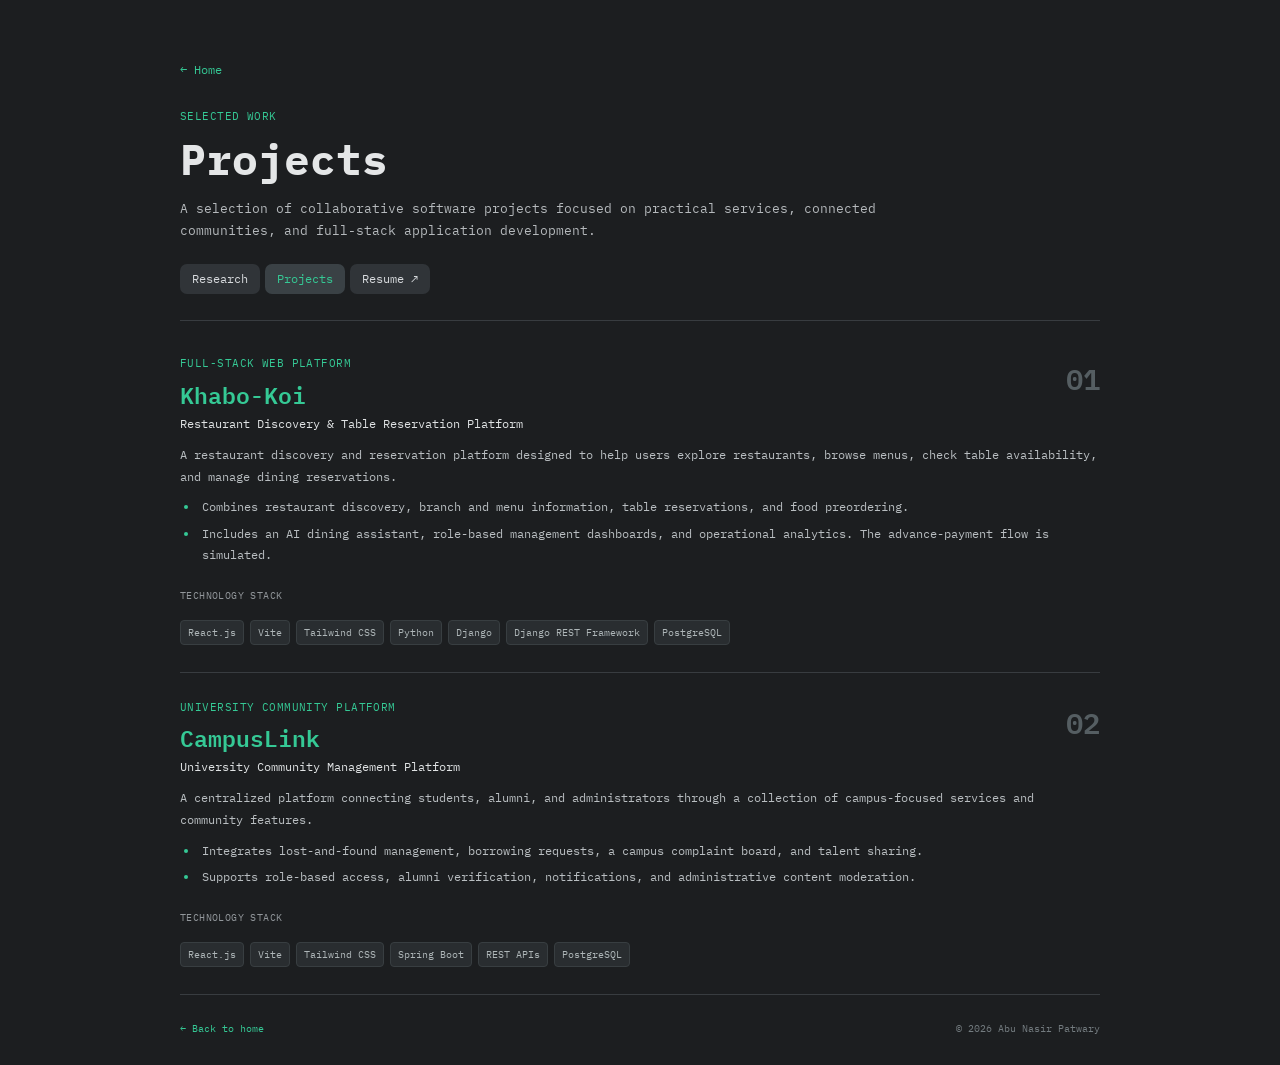
==== projects.html @ b752b740 "Initial portfolio website" ====
<!DOCTYPE html>
<html lang="en">
<head>
  <meta charset="UTF-8">
  <meta name="viewport" content="width=device-width, initial-scale=1.0">
  <meta name="description" content="Selected software projects by Abu Nasir Patwary.">
  <meta name="theme-color" content="#1c1e20">
  <title>Projects | Abu Nasir Patwary</title>
  <link rel="preconnect" href="https://fonts.googleapis.com">
  <link rel="preconnect" href="https://fonts.gstatic.com" crossorigin>
  <link href="https://fonts.googleapis.com/css2?family=IBM+Plex+Mono:wght@400;500;600;700&display=swap" rel="stylesheet">
  <link rel="stylesheet" href="style.css">
</head>
<body>
  <main class="content-shell">
    <header class="page-header">
      <a class="back-home" href="index.html">← Home</a>
      <span class="page-kicker">Selected work</span>
      <h1>Projects</h1>
      <p class="page-lead">A selection of collaborative software projects focused on practical services, connected communities, and full-stack application development.</p>
      <nav class="page-nav" aria-label="Main navigation">
        <a href="research.html">Research</a>
        <a href="projects.html" aria-current="page">Projects</a>
        <a href="assets/Abu_Nasir_Patwary_CV.pdf" target="_blank" rel="noopener">Resume ↗</a>
      </nav>
    </header>

    <section class="project-list">
      <article class="project-item">
        <div class="project-heading">
          <div>
            <span class="page-kicker">Full-stack web platform</span>
            <h2>Khabo-Koi</h2>
            <p class="project-subtitle">Restaurant Discovery &amp; Table Reservation Platform</p>
          </div>
          <span class="project-index">01</span>
        </div>
        <p class="item-summary">A restaurant discovery and reservation platform designed to help users explore restaurants, browse menus, check table availability, and manage dining reservations.</p>
        <ul class="feature-list">
          <li>Combines restaurant discovery, branch and menu information, table reservations, and food preordering.</li>
          <li>Includes an AI dining assistant, role-based management dashboards, and operational analytics. The advance-payment flow is simulated.</li>
        </ul>
        <div class="stack-block">
          <span class="stack-label">Technology stack</span>
          <div class="tag-row"><span>React.js</span><span>Vite</span><span>Tailwind CSS</span><span>Python</span><span>Django</span><span>Django REST Framework</span><span>PostgreSQL</span></div>
        </div>
      </article>

      <article class="project-item">
        <div class="project-heading">
          <div>
            <span class="page-kicker">University community platform</span>
            <h2>CampusLink</h2>
            <p class="project-subtitle">University Community Management Platform</p>
          </div>
          <span class="project-index">02</span>
        </div>
        <p class="item-summary">A centralized platform connecting students, alumni, and administrators through a collection of campus-focused services and community features.</p>
        <ul class="feature-list">
          <li>Integrates lost-and-found management, borrowing requests, a campus complaint board, and talent sharing.</li>
          <li>Supports role-based access, alumni verification, notifications, and administrative content moderation.</li>
        </ul>
        <div class="stack-block">
          <span class="stack-label">Technology stack</span>
          <div class="tag-row"><span>React.js</span><span>Vite</span><span>Tailwind CSS</span><span>Spring Boot</span><span>REST APIs</span><span>PostgreSQL</span></div>
        </div>
      </article>
    </section>

    <footer class="content-footer">
      <a href="index.html">← Back to home</a>
      <span>© <span id="year"></span> Abu Nasir Patwary</span>
    </footer>
  </main>
  <script src="script.js"></script>
</body>
</html>
---- style.css ----
@import url('https://fonts.googleapis.com/css2?family=IBM+Plex+Mono:wght@400;500;600;700&display=swap');

:root {
  --bg: #1c1e20;
  --panel: #24272a;
  --panel-hover: #2d3135;
  --text: #d1d3d5;
  --muted: #92979b;
  --soft: #b5b9bc;
  --accent: #35c995;
  --line: #383c40;
  --font: "IBM Plex Mono", "SFMono-Regular", Consolas, "Liberation Mono", monospace;
}

* {
  box-sizing: border-box;
}

html {
  scroll-behavior: smooth;
}

body {
  margin: 0;
  background: var(--bg);
  color: var(--text);
  font-family: var(--font);
  font-size: 14px;
  line-height: 1.7;
}

a {
  color: inherit;
  text-decoration: none;
}

a:hover {
  color: var(--accent);
}

strong {
  color: #e3e5e6;
  font-weight: 600;
}

.home-page {
  min-height: 100vh;
  overflow-x: hidden;
  position: relative;
}

.decor {
  position: absolute;
  color: var(--accent);
  opacity: .72;
  font-size: 25px;
  line-height: 1;
  transform: rotate(180deg) scaleX(1.25);
  pointer-events: none;
}

.decor-one {
  top: 8.5%;
  right: 8%;
}

.decor-two {
  top: 11%;
  right: 5.8%;
  font-size: 19px;
}

.decor-three {
  top: 16%;
  right: 3.7%;
  font-size: 22px;
}

.home-shell {
  width: min(1120px, calc(100% - 56px));
  min-height: 100vh;
  margin: 0 auto;
  padding: 10vh 0 24px;
  display: flex;
  flex-direction: column;
  justify-content: center;
}

.hero-grid {
  display: grid;
  grid-template-columns: 260px minmax(0, 1fr);
  gap: 42px;
  align-items: start;
}

.profile-photo {
  display: block;
  width: 256px;
  height: 256px;
  object-fit: cover;
  object-position: 50% 58%;
  border-radius: 9px;
  border: 1px solid #34383b;
}

.identity h1 {
  margin: 22px 0 2px;
  color: var(--accent);
  font-size: clamp(23px, 2.1vw, 29px);
  line-height: 1.35;
  font-weight: 600;
  letter-spacing: -.8px;
}

.identity-subtitle {
  margin: 4px 0 0;
  color: var(--soft);
  font-size: 12px;
}

.university-mark {
  margin: 7px 0 0;
  color: var(--muted);
  font-size: 11px;
}

.university-mark span {
  color: var(--accent);
  padding: 0 3px;
}

.introduction {
  padding-top: 12px;
}

.intro-copy {
  margin: 0 0 12px;
  color: var(--text);
  font-size: 13px;
  line-height: 1.72;
}

.intro-copy a {
  color: var(--accent);
  font-weight: 600;
}

.wave {
  margin-right: 5px;
}

.side-note {
  width: min(470px, 90%);
  margin: 46px 0 0 auto;
  color: #858a8e;
  font-size: 10px;
  font-style: italic;
  line-height: 1.7;
  text-align: right;
}

.side-note p {
  margin: 0;
}

.home-links {
  margin-top: 76px;
  display: flex;
  flex-direction: column;
  align-items: center;
  gap: 17px;
}

.social-links {
  display: flex;
  align-items: center;
  justify-content: center;
  gap: 21px;
}

.social-links a {
  display: inline-flex;
  color: #c7cbce;
  transition: color .2s, transform .2s;
}

.social-links a:hover {
  color: var(--accent);
  transform: translateY(-2px);
}

.social-links svg {
  width: 23px;
  height: 23px;
  fill: none;
  stroke: currentColor;
  stroke-width: 1.8;
  stroke-linecap: round;
  stroke-linejoin: round;
}

.main-nav,
.page-nav {
  display: flex;
  justify-content: center;
  flex-wrap: wrap;
  gap: 5px;
}

.nav-button,
.page-nav a {
  display: inline-flex;
  align-items: center;
  gap: 5px;
  background: #303438;
  color: #d7dadd;
  padding: 5px 12px;
  border-radius: 7px;
  font-size: 12px;
  transition: background .2s, color .2s;
}

.nav-button:hover,
.page-nav a:hover,
.page-nav a[aria-current="page"] {
  background: #3a4145;
  color: var(--accent);
}

.external-mark {
  font-size: 13px;
}

.site-footer {
  margin-top: 38px;
  text-align: center;
  color: #666d71;
  font-size: 10px;
}

.content-shell {
  width: min(920px, calc(100% - 48px));
  margin: 0 auto;
  padding: 58px 0 28px;
}

.page-header {
  border-bottom: 1px solid var(--line);
  padding-bottom: 26px;
}

.back-home {
  color: var(--accent);
  font-size: 12px;
  display: inline-block;
  margin-bottom: 27px;
}

.page-kicker {
  display: block;
  color: var(--accent);
  font-size: 11px;
  letter-spacing: .04em;
  text-transform: uppercase;
}

.page-header h1 {
  color: #e4e6e7;
  font-size: clamp(29px, 5vw, 43px);
  line-height: 1.2;
  margin: 8px 0 12px;
}

.page-lead {
  max-width: 760px;
  margin: 0 0 22px;
  color: var(--soft);
  font-size: 13px;
}

.page-nav {
  justify-content: flex-start;
  margin-top: 20px;
}

.research-list,
.project-list {
  padding-top: 8px;
}

.research-item,
.project-item {
  padding: 25px 0 27px;
  border-bottom: 1px solid var(--line);
}

.item-meta {
  display: flex;
  align-items: center;
  flex-wrap: wrap;
  gap: 12px;
  color: var(--muted);
  font-size: 10px;
  margin-bottom: 10px;
}

.status {
  display: inline-block;
  padding: 3px 8px;
  border-radius: 4px;
  font-size: 10px;
}

.status.submitted {
  color: #80dcb9;
  background: rgba(53, 201, 149, .12);
}

.status.preparation {
  color: #d5c18a;
  background: rgba(213, 193, 138, .10);
}

.research-item h2,
.project-item h2 {
  color: #e0e3e4;
  font-size: 16px;
  line-height: 1.55;
  margin: 0 0 10px;
  font-weight: 600;
}

.item-summary {
  color: #b9bec1;
  font-size: 12px;
  line-height: 1.8;
  margin: 0 0 9px;
}

.item-note {
  color: #92999d;
  font-size: 11px;
  font-style: italic;
  margin: 7px 0 0;
}

.tag-row {
  display: flex;
  flex-wrap: wrap;
  gap: 6px;
  margin-top: 13px;
}

.tag-row span {
  color: #aeb6b8;
  background: #292d30;
  border: 1px solid #383e41;
  border-radius: 4px;
  padding: 3px 7px;
  font-size: 10px;
}

.project-heading {
  display: flex;
  align-items: flex-start;
  justify-content: space-between;
  gap: 18px;
}

.project-heading h2 {
  font-size: 23px;
  color: var(--accent);
  margin: 4px 0 0;
}

.project-subtitle {
  color: #e0e3e4;
  margin: 1px 0 10px;
  font-size: 12px;
}

.project-index {
  color: #555e62;
  font-size: 29px;
  font-weight: 600;
}

.feature-list {
  padding-left: 19px;
  margin: 9px 0 0;
  color: #b9bec1;
  font-size: 12px;
  line-height: 1.8;
}

.feature-list li {
  padding-left: 3px;
  margin: 5px 0;
}

.feature-list li::marker {
  color: var(--accent);
}

.stack-block {
  margin-top: 17px;
}

.stack-label {
  color: var(--muted);
  font-size: 10px;
  text-transform: uppercase;
  letter-spacing: .04em;
}

.content-footer {
  display: flex;
  align-items: center;
  justify-content: space-between;
  gap: 16px;
  padding-top: 25px;
  color: #737b7f;
  font-size: 10px;
}

.content-footer a {
  color: var(--accent);
}

@media (max-width: 720px) {
  .home-shell {
    width: min(520px, calc(100% - 38px));
    padding: 48px 0 22px;
  }

  .hero-grid {
    grid-template-columns: 1fr;
    gap: 27px;
  }

  .identity {
    display: grid;
    grid-template-columns: 112px 1fr;
    column-gap: 18px;
    align-items: end;
  }

  .profile-photo {
    width: 112px;
    height: 132px;
    grid-row: span 3;
  }

  .identity h1 {
    margin: 0 0 3px;
    font-size: 21px;
  }

  .identity-subtitle {
    font-size: 11px;
  }

  .university-mark {
    font-size: 10px;
  }

  .introduction {
    padding-top: 0;
  }

  .intro-copy {
    font-size: 12px;
  }

  .side-note {
    margin-top: 25px;
    width: 100%;
  }

  .home-links {
    margin-top: 42px;
  }

  .decor-one {
    top: 3%;
    right: 13%;
  }

  .decor-two {
    top: 5%;
    right: 7%;
  }

  .decor-three {
    top: 8%;
    right: 3%;
  }

  .content-shell {
    width: calc(100% - 38px);
    padding-top: 30px;
  }
}

@media (max-width: 420px) {
  .identity {
    grid-template-columns: 92px 1fr;
    column-gap: 13px;
  }

  .profile-photo {
    width: 92px;
    height: 112px;
  }

  .identity h1 {
    font-size: 17px;
  }

  .university-mark {
    line-height: 1.5;
  }

  .social-links {
    gap: 17px;
  }

  .content-footer {
    align-items: flex-start;
    flex-direction: column;
  }
}


/* Competitive Programming Profiles */

.coding-profiles {
  width: min(650px, 100%);
  margin: 54px auto 0;
}

.coding-heading {
  text-align: center;
  margin-bottom: 13px;
}

.section-kicker {
  display: block;
  color: var(--accent);
  font-size: 10px;
  letter-spacing: .08em;
  text-transform: uppercase;
}

.coding-heading h2 {
  color: #dfe2e3;
  font-size: 15px;
  font-weight: 500;
  margin: 3px 0 0;
}

.coding-grid {
  display: grid;
  grid-template-columns: repeat(2, minmax(0, 1fr));
  gap: 12px;
}

.coding-card {
  display: block;
  padding: 14px 16px 13px;
  background: #24282b;
  border: 1px solid #383e41;
  border-radius: 8px;
  transition: border-color .2s, background .2s, transform .2s;
}

.coding-card:hover {
  color: var(--text);
  border-color: rgba(53, 201, 149, .65);
  background: #292f31;
  transform: translateY(-2px);
}

.coding-card-top {
  display: flex;
  justify-content: space-between;
  align-items: center;
}

.coding-platform {
  color: var(--accent);
  font-size: 12px;
  font-weight: 600;
}

.coding-arrow {
  color: #899195;
  font-size: 15px;
}

.coding-stat {
  display: flex;
  align-items: baseline;
  gap: 9px;
  margin-top: 9px;
}

.coding-stat strong {
  color: #e5e8e9;
  font-size: 23px;
  line-height: 1.2;
  font-weight: 600;
}

.coding-stat span {
  color: #aab1b4;
  font-size: 10px;
}

.coding-card p {
  color: #8e979a;
  font-size: 10px;
  margin: 5px 0 0;
}

@media (max-width: 520px) {
  .coding-profiles {
    margin-top: 36px;
  }

  .coding-grid {
    grid-template-columns: 1fr;
  }
}
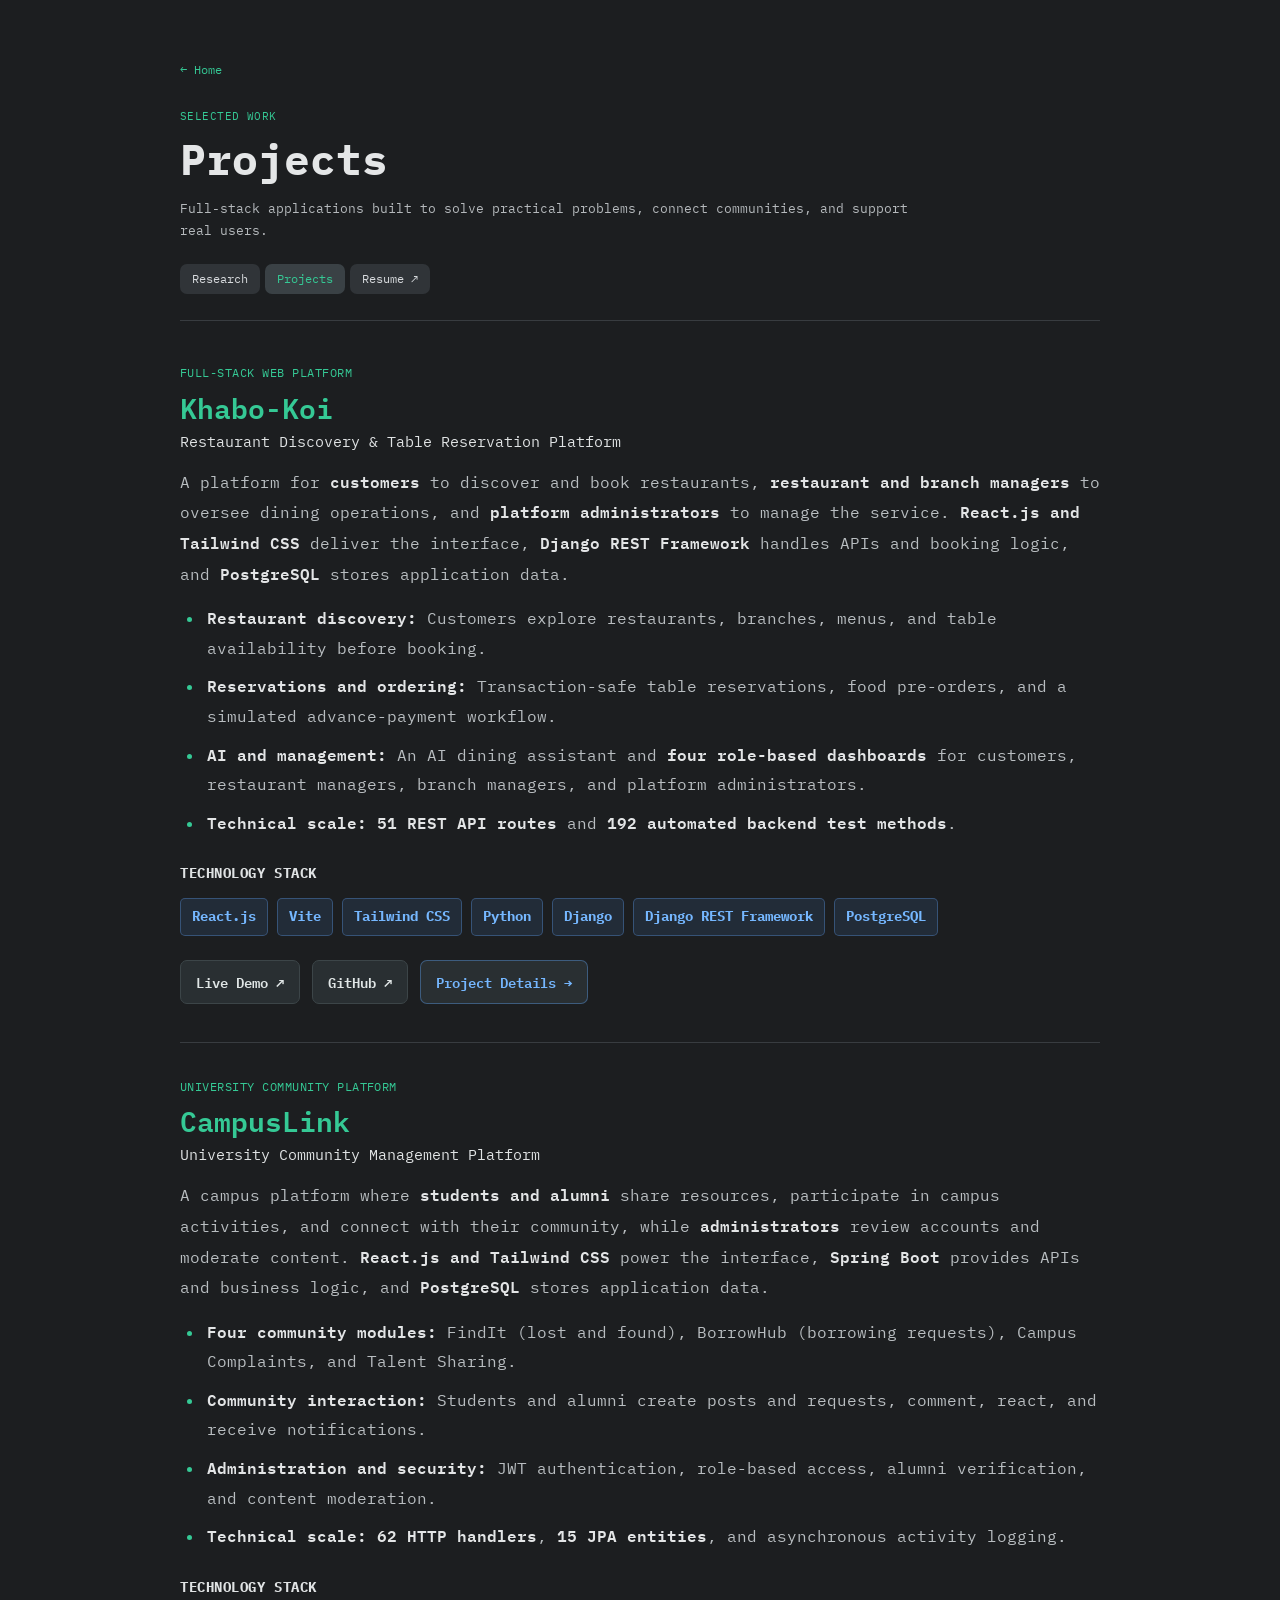
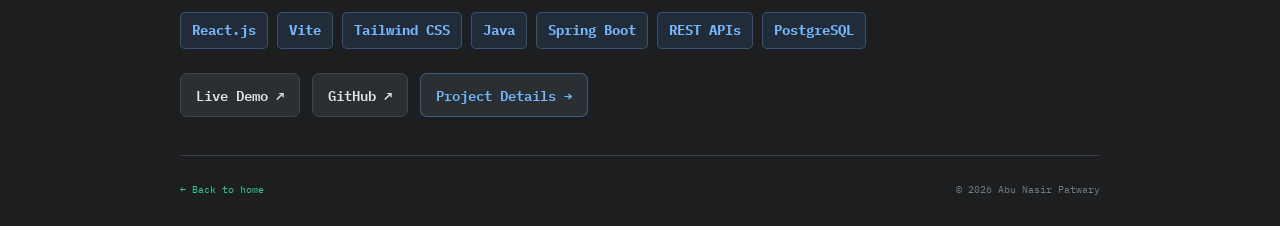
==== commit 63170c31: "Update projects and research pages with improved content and styling" ====
--- a/projects.html
+++ b/projects.html
@@ -3,7 +3,7 @@
 <head>
   <meta charset="UTF-8">
   <meta name="viewport" content="width=device-width, initial-scale=1.0">
-  <meta name="description" content="Selected software projects by Abu Nasir Patwary.">
+  <meta name="description" content="Full-stack software projects by Abu Nasir Patwary, including Khabo-Koi and CampusLink.">
   <meta name="theme-color" content="#1c1e20">
   <title>Projects | Abu Nasir Patwary</title>
   <link rel="preconnect" href="https://fonts.googleapis.com">
@@ -17,7 +17,7 @@
       <a class="back-home" href="index.html">← Home</a>
       <span class="page-kicker">Selected work</span>
       <h1>Projects</h1>
-      <p class="page-lead">A selection of collaborative software projects focused on practical services, connected communities, and full-stack application development.</p>
+      <p class="page-lead">Full-stack applications built to solve practical problems, connect communities, and support real users.</p>
       <nav class="page-nav" aria-label="Main navigation">
         <a href="research.html">Research</a>
         <a href="projects.html" aria-current="page">Projects</a>
@@ -25,7 +25,7 @@
       </nav>
     </header>
 
-    <section class="project-list">
+    <section class="project-list" aria-label="Featured projects">
       <article class="project-item">
         <div class="project-heading">
           <div>
@@ -33,16 +33,27 @@
             <h2>Khabo-Koi</h2>
             <p class="project-subtitle">Restaurant Discovery &amp; Table Reservation Platform</p>
           </div>
-          <span class="project-index">01</span>
         </div>
-        <p class="item-summary">A restaurant discovery and reservation platform designed to help users explore restaurants, browse menus, check table availability, and manage dining reservations.</p>
+        <p class="item-summary">
+          A platform for <strong>customers</strong> to discover and book restaurants, <strong>restaurant and branch managers</strong> to oversee dining operations, and <strong>platform administrators</strong> to manage the service.
+          <strong>React.js and Tailwind CSS</strong> deliver the interface, <strong>Django REST Framework</strong> handles APIs and booking logic, and <strong>PostgreSQL</strong> stores application data.
+        </p>
         <ul class="feature-list">
-          <li>Combines restaurant discovery, branch and menu information, table reservations, and food preordering.</li>
-          <li>Includes an AI dining assistant, role-based management dashboards, and operational analytics. The advance-payment flow is simulated.</li>
+          <li><strong>Restaurant discovery:</strong> Customers explore restaurants, branches, menus, and table availability before booking.</li>
+          <li><strong>Reservations and ordering:</strong> Transaction-safe table reservations, food pre-orders, and a simulated advance-payment workflow.</li>
+          <li><strong>AI and management:</strong> An AI dining assistant and <strong>four role-based dashboards</strong> for customers, restaurant managers, branch managers, and platform administrators.</li>
+          <li><strong>Technical scale:</strong> <strong>51 REST API routes</strong> and <strong>192 automated backend test methods</strong>.</li>
         </ul>
         <div class="stack-block">
           <span class="stack-label">Technology stack</span>
-          <div class="tag-row"><span>React.js</span><span>Vite</span><span>Tailwind CSS</span><span>Python</span><span>Django</span><span>Django REST Framework</span><span>PostgreSQL</span></div>
+          <div class="tag-row" aria-label="Khabo-Koi technologies">
+            <span>React.js</span><span>Vite</span><span>Tailwind CSS</span><span>Python</span><span>Django</span><span>Django REST Framework</span><span>PostgreSQL</span>
+          </div>
+        </div>
+        <div class="project-links" aria-label="Khabo-Koi links">
+          <a href="https://khabo-koi.vercel.app/" target="_blank" rel="noopener noreferrer">Live Demo ↗</a>
+          <a href="https://github.com/AbuNasirPatwary/Khabo-Koi" target="_blank" rel="noopener noreferrer">GitHub ↗</a>
+          <a href="khabo-koi-details.html">Project Details →</a>
         </div>
       </article>
 
@@ -53,16 +64,27 @@
             <h2>CampusLink</h2>
             <p class="project-subtitle">University Community Management Platform</p>
           </div>
-          <span class="project-index">02</span>
         </div>
-        <p class="item-summary">A centralized platform connecting students, alumni, and administrators through a collection of campus-focused services and community features.</p>
+        <p class="item-summary">
+          A campus platform where <strong>students and alumni</strong> share resources, participate in campus activities, and connect with their community, while <strong>administrators</strong> review accounts and moderate content.
+          <strong>React.js and Tailwind CSS</strong> power the interface, <strong>Spring Boot</strong> provides APIs and business logic, and <strong>PostgreSQL</strong> stores application data.
+        </p>
         <ul class="feature-list">
-          <li>Integrates lost-and-found management, borrowing requests, a campus complaint board, and talent sharing.</li>
-          <li>Supports role-based access, alumni verification, notifications, and administrative content moderation.</li>
+          <li><strong>Four community modules:</strong> FindIt (lost and found), BorrowHub (borrowing requests), Campus Complaints, and Talent Sharing.</li>
+          <li><strong>Community interaction:</strong> Students and alumni create posts and requests, comment, react, and receive notifications.</li>
+          <li><strong>Administration and security:</strong> JWT authentication, role-based access, alumni verification, and content moderation.</li>
+          <li><strong>Technical scale:</strong> <strong>62 HTTP handlers</strong>, <strong>15 JPA entities</strong>, and asynchronous activity logging.</li>
         </ul>
         <div class="stack-block">
           <span class="stack-label">Technology stack</span>
-          <div class="tag-row"><span>React.js</span><span>Vite</span><span>Tailwind CSS</span><span>Spring Boot</span><span>REST APIs</span><span>PostgreSQL</span></div>
+          <div class="tag-row" aria-label="CampusLink technologies">
+            <span>React.js</span><span>Vite</span><span>Tailwind CSS</span><span>Java</span><span>Spring Boot</span><span>REST APIs</span><span>PostgreSQL</span>
+          </div>
+        </div>
+        <div class="project-links" aria-label="CampusLink links">
+          <a href="https://campus-link-delta-two.vercel.app/" target="_blank" rel="noopener noreferrer">Live Demo ↗</a>
+          <a href="https://github.com/AbuNasirPatwary/CampusLink" target="_blank" rel="noopener noreferrer">GitHub ↗</a>
+          <a href="campuslink-details.html">Project Details →</a>
         </div>
       </article>
     </section>
--- a/style.css
+++ b/style.css
@@ -631,4 +631,389 @@
   .coding-grid {
     grid-template-columns: 1fr;
   }
-}+}
+
+
+/* Larger Desktop Layout — 200% Zoom Appearance */
+
+@media (min-width: 1100px) {
+
+  .home-shell {
+    width: min(1640px, calc(100% - 96px));
+    min-height: 100vh;
+    padding: clamp(56px, 7vh, 88px) 0 48px;
+    justify-content: flex-start;
+  }
+
+  .hero-grid {
+    grid-template-columns: minmax(360px, 0.78fr) minmax(0, 1.55fr);
+    gap: clamp(52px, 5vw, 86px);
+  }
+
+  .profile-photo {
+    width: clamp(360px, 27vw, 460px);
+    height: clamp(360px, 27vw, 460px);
+  }
+
+  .identity h1 {
+    margin: 28px 0 6px;
+    font-size: clamp(36px, 3vw, 52px);
+  }
+
+  .identity-subtitle {
+    font-size: clamp(16px, 1.15vw, 19px);
+  }
+
+  .university-mark {
+    font-size: clamp(14px, 1vw, 16px);
+  }
+
+  .introduction {
+    padding-top: 16px;
+  }
+
+  .intro-copy {
+    font-size: clamp(17px, 1.25vw, 21px);
+    line-height: 1.75;
+    margin-bottom: 20px;
+  }
+
+  .side-note {
+    width: min(600px, 90%);
+    margin-top: 64px;
+    font-size: clamp(13px, 0.95vw, 16px);
+  }
+
+  /* Competitive Programming */
+
+  .coding-profiles {
+    width: min(1040px, 100%);
+    margin: 80px auto 0;
+  }
+
+  .coding-heading {
+    margin-bottom: 18px;
+  }
+
+  .section-kicker {
+    font-size: 14px;
+  }
+
+  .coding-heading h2 {
+    font-size: 22px;
+    margin-top: 6px;
+  }
+
+  .coding-grid {
+    gap: 18px;
+  }
+
+  .coding-card {
+    padding: 22px 24px 20px;
+    border-radius: 12px;
+  }
+
+  .coding-platform {
+    font-size: 17px;
+  }
+
+  .coding-arrow {
+    font-size: 20px;
+  }
+
+  .coding-stat {
+    gap: 12px;
+    margin-top: 14px;
+  }
+
+  .coding-stat strong {
+    font-size: 34px;
+  }
+
+  .coding-stat span {
+    font-size: 14px;
+  }
+
+  .coding-card p {
+    font-size: 13px;
+    margin-top: 8px;
+  }
+
+  /* Social Links and Navigation */
+
+  .home-links {
+    margin-top: clamp(72px, 6vw, 110px);
+    gap: 24px;
+  }
+
+  .social-links {
+    gap: 30px;
+  }
+
+  .social-links svg {
+    width: 32px;
+    height: 32px;
+  }
+
+  .nav-button {
+    padding: 8px 16px;
+    font-size: 16px;
+  }
+
+  .site-footer {
+    margin-top: 48px;
+    font-size: 13px;
+  }
+}
+
+/* University Logo */
+
+.university-logo-link {
+  display: flex;
+  width: fit-content;
+  justify-content: center;
+  align-items: center;
+  margin: 18px auto 22px;
+  transition: transform 0.25s ease;
+}
+
+.university-logo {
+  width: 85px;
+  height: auto;
+  object-fit: contain;
+  display: block;
+}
+
+.university-logo-link:hover {
+  transform: translateY(-3px);
+}
+
+.highlight {
+  font-weight: 700;
+  color: #4ee3b5;
+  /* you can change this if you want */
+}
+
+.tech-highlight {
+  font-weight: 700;
+  color: #60a5fa;
+}
+/* Projects page: recruiter-friendly typography and links.
+   Scoped to project-list so research and home page styling remain unchanged. */
+.project-list .project-item {
+  padding: 34px 0 38px;
+}
+
+.project-list .project-heading h2 {
+  font-size: 28px;
+  line-height: 1.4;
+}
+
+.project-list .page-kicker {
+  font-size: 12px;
+}
+
+.project-list .project-subtitle {
+  font-size: 15px;
+  line-height: 1.6;
+  margin: 3px 0 13px;
+}
+
+.project-list .item-summary,
+.project-list .feature-list {
+  font-size: 16px;
+  line-height: 1.85;
+}
+
+.project-list .item-summary {
+  margin-bottom: 14px;
+}
+
+.project-list .feature-list {
+  padding-left: 24px;
+  margin-top: 0;
+}
+
+.project-list .feature-list li {
+  padding-left: 3px;
+  margin: 8px 0;
+}
+
+.project-list .stack-block {
+  margin-top: 24px;
+}
+
+.project-list .stack-label {
+  color: #e0e3e4;
+  font-size: 14px;
+  font-weight: 700;
+}
+
+.project-list .tag-row {
+  gap: 9px;
+  margin-top: 12px;
+}
+
+.project-list .tag-row span {
+  color: #75b7ff;
+  background: rgba(96, 165, 250, .11);
+  border: 1px solid rgba(96, 165, 250, .32);
+  border-radius: 5px;
+  padding: 6px 11px;
+  font-size: 14px;
+  font-weight: 700;
+}
+
+.project-list .project-links {
+  display: flex;
+  flex-wrap: wrap;
+  gap: 12px;
+  margin-top: 24px;
+}
+
+.project-list .project-links a {
+  display: inline-flex;
+  align-items: center;
+  color: #e0e6e6;
+  background: #292f32;
+  border: 1px solid #3c4548;
+  border-radius: 7px;
+  padding: 9px 15px;
+  font-size: 14px;
+  font-weight: 600;
+  transition: color .2s, border-color .2s, background .2s;
+}
+
+.project-list .project-links a:hover,
+.project-list .project-links a:focus-visible {
+  color: var(--accent);
+  background: #2a3434;
+  border-color: var(--accent);
+}
+
+.project-list .project-links a:last-child {
+  color: #75b7ff;
+  border-color: rgba(96, 165, 250, .38);
+}
+
+.project-list .project-links a:last-child:hover,
+.project-list .project-links a:last-child:focus-visible {
+  background: rgba(96, 165, 250, .13);
+  border-color: #75b7ff;
+}
+
+@media (max-width: 520px) {
+  .project-list .project-heading h2 {
+    font-size: 25px;
+  }
+
+  .project-list .item-summary,
+  .project-list .feature-list {
+    font-size: 15px;
+    line-height: 1.8;
+  }
+
+  .project-list .tag-row span {
+    font-size: 13px;
+  }
+
+  .project-list .project-links a {
+    font-size: 13px;
+  }
+}
+
+/* Research page refinements only — preserves Projects and homepage styling */
+.research-page .page-lead {
+  font-size: 16px;
+  line-height: 1.8;
+}
+
+.research-page .research-list {
+  padding-top: 13px;
+}
+
+.research-page .research-item {
+  padding: 34px 0 38px;
+}
+
+.research-page .research-item .item-meta {
+  font-size: 13px;
+  gap: 13px;
+  margin-bottom: 13px;
+}
+
+.research-page .research-item .status {
+  font-size: 12px;
+  padding: 4px 10px;
+  border-radius: 5px;
+  font-weight: 600;
+}
+
+.research-page .research-item h2 {
+  font-size: clamp(20px, 2.2vw, 24px);
+  line-height: 1.48;
+  margin-bottom: 15px;
+  font-weight: 600;
+}
+
+.research-page .research-item .item-summary {
+  font-size: 16px;
+  line-height: 1.85;
+  margin: 0 0 12px;
+}
+
+.research-page .research-item .item-note {
+  color: #aeb8b9;
+  font-size: 15px;
+  font-style: normal;
+  line-height: 1.8;
+  margin: 0;
+}
+
+.research-page .research-item .research-metric {
+  color: #eef2f3;
+  font-weight: 700;
+}
+
+.research-page .research-item .tag-row {
+  gap: 10px;
+  margin-top: 19px;
+}
+
+.research-page .research-item .tag-row span {
+  color: #65e8bb;
+  background: rgba(53, 201, 149, 0.11);
+  border: 1px solid rgba(53, 201, 149, 0.34);
+  border-radius: 6px;
+  padding: 6px 12px;
+  font-size: 14px;
+  line-height: 1.55;
+  font-weight: 700;
+}
+
+@media (max-width: 520px) {
+  .research-page .page-lead {
+    font-size: 15px;
+  }
+
+  .research-page .research-item {
+    padding: 27px 0 31px;
+  }
+
+  .research-page .research-item h2 {
+    font-size: 19px;
+  }
+
+  .research-page .research-item .item-summary {
+    font-size: 15px;
+  }
+
+  .research-page .research-item .item-note {
+    font-size: 14px;
+  }
+
+  .research-page .research-item .tag-row span {
+    font-size: 13px;
+    padding: 6px 10px;
+  }
+}
